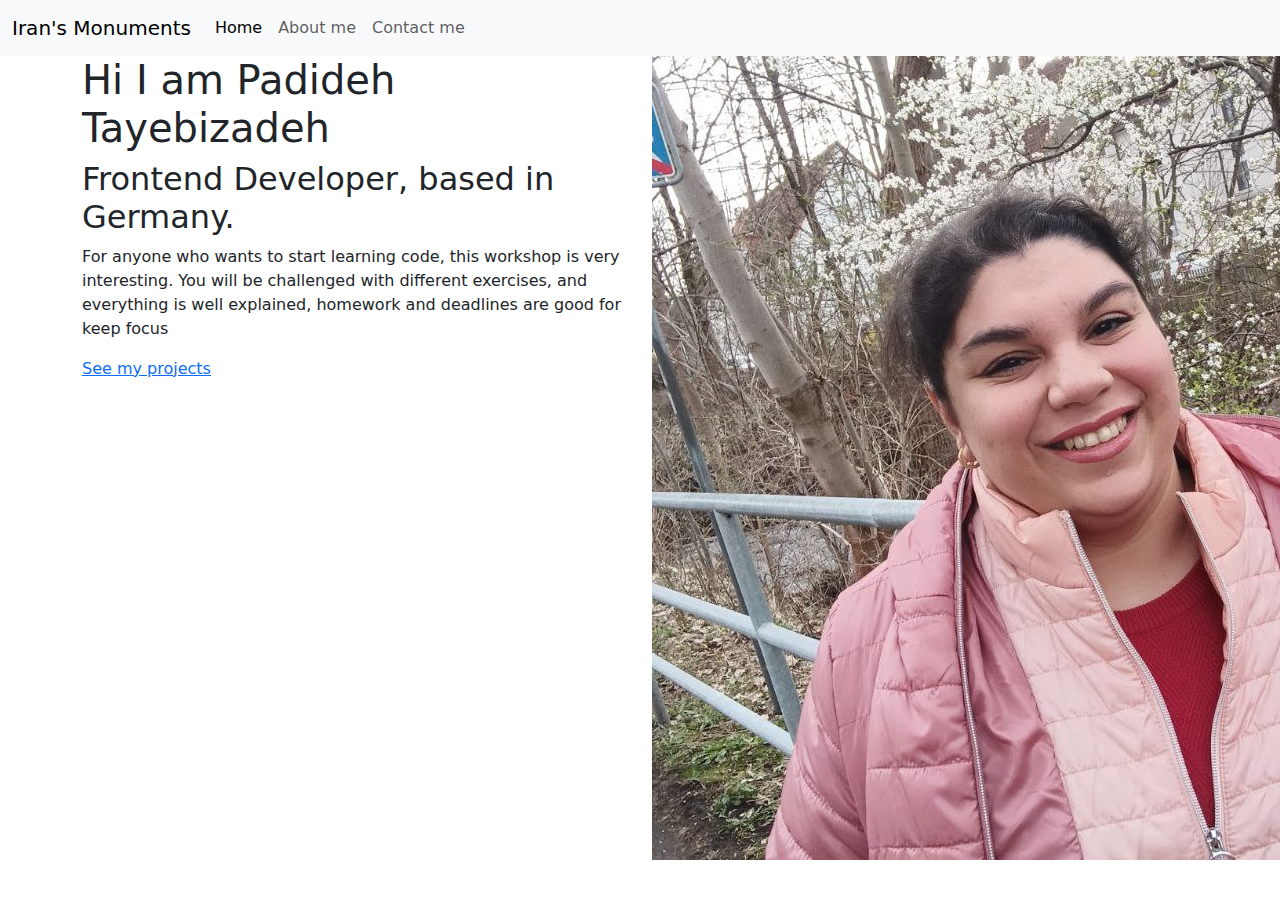
==== about.html @ 1b0c5965 "adding contents to about.html" ====
<!DOCTYPE html>
<html lang="en">
  <head>
    <meta charset="UTF-8" />
    <meta name="viewport" content="width=device-width, initial-scale=1.0" />
    <meta name="description" content="Portfolio about" />
    <link rel="stylesheet" href="/src/about.css" />
    <link rel="preconnect" href="https://fonts.googleapis.com" />
    <link rel="preconnect" href="https://fonts.gstatic.com" crossorigin />
    <link
      href="https://fonts.googleapis.com/css2?family=Poppins:ital,wght@0,100;0,200;0,300;0,400;0,500;0,600;0,700;0,800;0,900;1,100;1,200;1,300;1,400;1,500;1,600;1,700;1,800;1,900&display=swap"
      rel="stylesheet"
    />
    <link rel="preconnect" href="https://fonts.gstatic.com" crossorigin />
    <link
      href="https://fonts.googleapis.com/css2?family=Playfair+Display:ital,wght@0,400..900;1,400..900&display=swap"
      rel="stylesheet"
    />
    <link
      href="https://cdn.jsdelivr.net/npm/bootstrap@5.3.3/dist/css/bootstrap.min.css"
      rel="stylesheet"
      integrity="sha384-QWTKZyjpPEjISv5WaRU9OFeRpok6YctnYmDr5pNlyT2bRjXh0JMhjY6hW+ALEwIH"
      crossorigin="anonymous"
    />
    <script
      src="https://cdn.jsdelivr.net/npm/bootstrap@5.3.3/dist/js/bootstrap.bundle.min.js"
      integrity="sha384-YvpcrYf0tY3lHB60NNkmXc5s9fDVZLESaAA55NDzOxhy9GkcIdslK1eN7N6jIeHz"
      crossorigin="anonymous"
    ></script>

    <title>About me</title>
  </head>
  <body>
    <nav class="navbar navbar-expand-lg bg-body-tertiary">
      <div class="container-fluid">
        <a class="navbar-brand" href="#">Iran's Monuments</a>
        <button
          class="navbar-toggler"
          type="button"
          data-bs-toggle="collapse"
          data-bs-target="#navbarNav"
          aria-controls="navbarNav"
          aria-expanded="false"
          aria-label="Toggle navigation"
        >
          <span class="navbar-toggler-icon"></span>
        </button>
        <div class="collapse navbar-collapse" id="navbarNav">
          <ul class="navbar-nav">
            <li class="nav-item">
              <a class="nav-link active" aria-current="page" href="#">Home</a>
            </li>
            <li class="nav-item">
              <a class="nav-link" href="#">About me</a>
            </li>
            <li class="nav-item">
              <a class="nav-link" href="#">Contact me</a>
            </li>
          </ul>
        </div>
      </div>
    </nav>

    <div class="about-section container">
      <div class="row">
        <div class="col-6">
          <h1>Hi I am Padideh Tayebizadeh</h1>
          <h2>Frontend Developer, based in Germany.</h2>
          <p>
            For anyone who wants to start learning code, this workshop is very
            interesting. You will be challenged with different exercises, and
            everything is well explained, homework and deadlines are good for
            keep focus
          </p>
          <a href="">See my projects</a>
        </div>
        <div class="col-6">
          <img src="images/myPhoto.jpg" alt="my photo" />
        </div>
      </div>
    </div>
  </body>
</html>
---- src/about.css ----
:root {
  --main-font-family: "Playfair Display", serif;
  --text-font-family: "Poppins", sans-serif;
  --background-header: linear-gradient(to right, #00dbde 0%, #fc00ff 100%);
  --text-color: #fff;
}
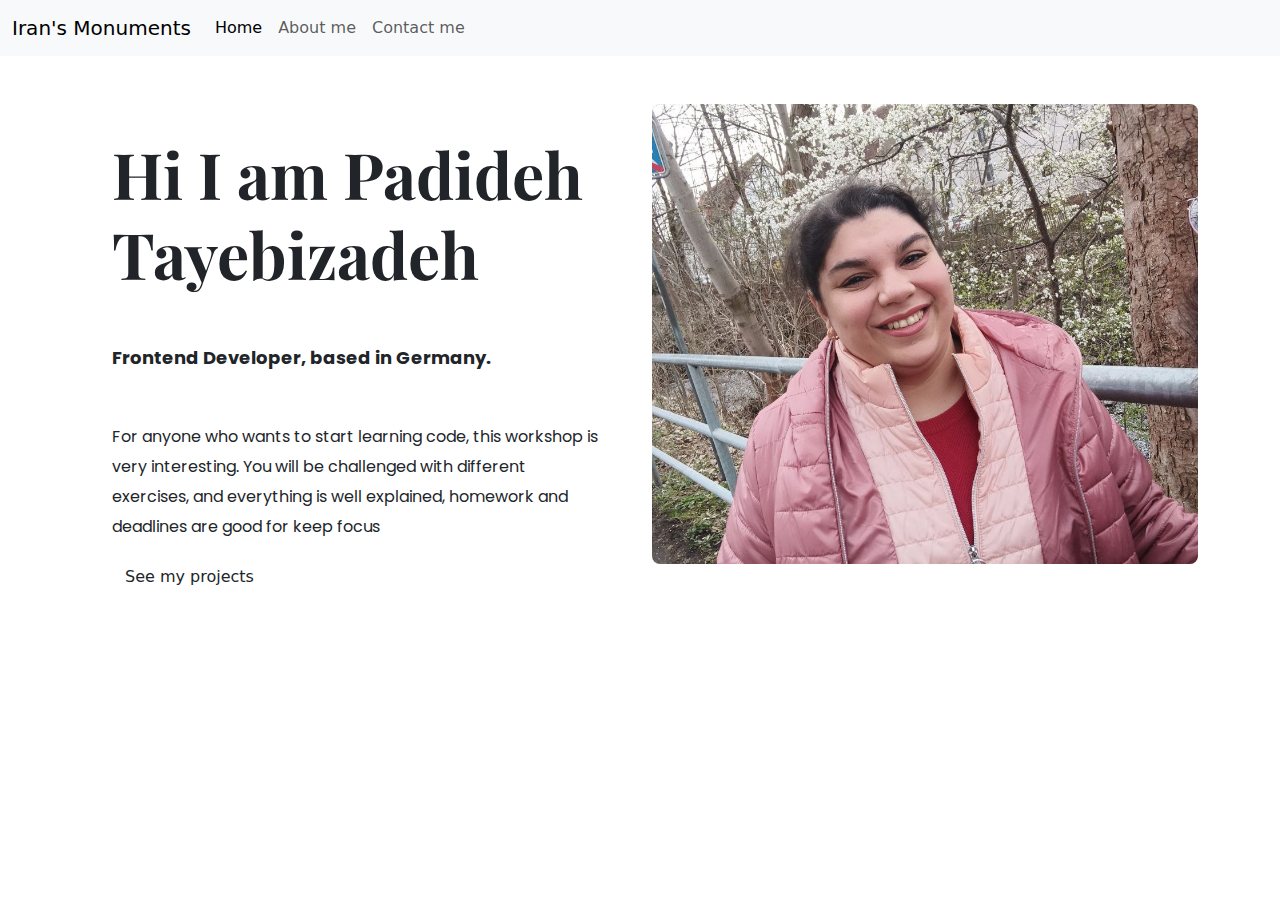
==== commit 2081fd19: "styling about page in about.css" ====
--- a/about.html
+++ b/about.html
@@ -62,20 +62,26 @@
     </nav>
 
     <div class="about-section container">
-      <div class="row">
-        <div class="col-6">
-          <h1>Hi I am Padideh Tayebizadeh</h1>
-          <h2>Frontend Developer, based in Germany.</h2>
-          <p>
-            For anyone who wants to start learning code, this workshop is very
-            interesting. You will be challenged with different exercises, and
-            everything is well explained, homework and deadlines are good for
-            keep focus
-          </p>
-          <a href="">See my projects</a>
+      <div class="row mt-5">
+        <div class="col-lg-6">
+          <div class="about-section-content">
+            <h1 class="mb-4">Hi I am Padideh Tayebizadeh</h1>
+            <h2 class="mb-4">Frontend Developer, based in Germany.</h2>
+            <p>
+              For anyone who wants to start learning code, this workshop is very
+              interesting. You will be challenged with different exercises, and
+              everything is well explained, homework and deadlines are good for
+              keep focus
+            </p class="mb-4">
+            <a href="" class=" button-branding btn ">See my projects</a>
+          </div>
         </div>
-        <div class="col-6">
-          <img src="images/myPhoto.jpg" alt="my photo" />
+        <div class="col-lg-6">
+          <img
+            src="images/myPhoto.jpg"
+            alt="my photo"
+            class="my-photo img-fluid"
+          />
         </div>
       </div>
     </div>
--- a/src/about.css
+++ b/src/about.css
@@ -3,4 +3,48 @@
   --text-font-family: "Poppins", sans-serif;
   --background-header: linear-gradient(to right, #00dbde 0%, #fc00ff 100%);
   --text-color: #fff;
+  --btn-color: #6c63ff;
 }
+
+@media (max-width: 900px) {
+  .about-section {
+    text-align: center;
+  }
+}
+
+.about-section h1 {
+  font-family: var(--main-font-family);
+  font-size: 64px;
+  font-weight: bold;
+  line-height: 80px;
+}
+
+.about-section h2 {
+  font-family: var(--text-font-family);
+  font-size: 18px;
+  font-weight: bold;
+  line-height: 80px;
+}
+.about-section p {
+  font-family: var(--text-font-family);
+  font-size: 16px;
+  font-weight: normal;
+  line-height: 30px;
+}
+
+.button-branding {
+  background-color: var(--btn-color);
+  color: var(--text-color);
+  border-radius: 4px;
+  padding: 15px 30px;
+}
+
+.my-photo {
+  border: 1px;
+  border-color: #0c0b0b;
+  border-radius: 8px;
+}
+
+.about-section-content {
+  margin: 30px;
+}
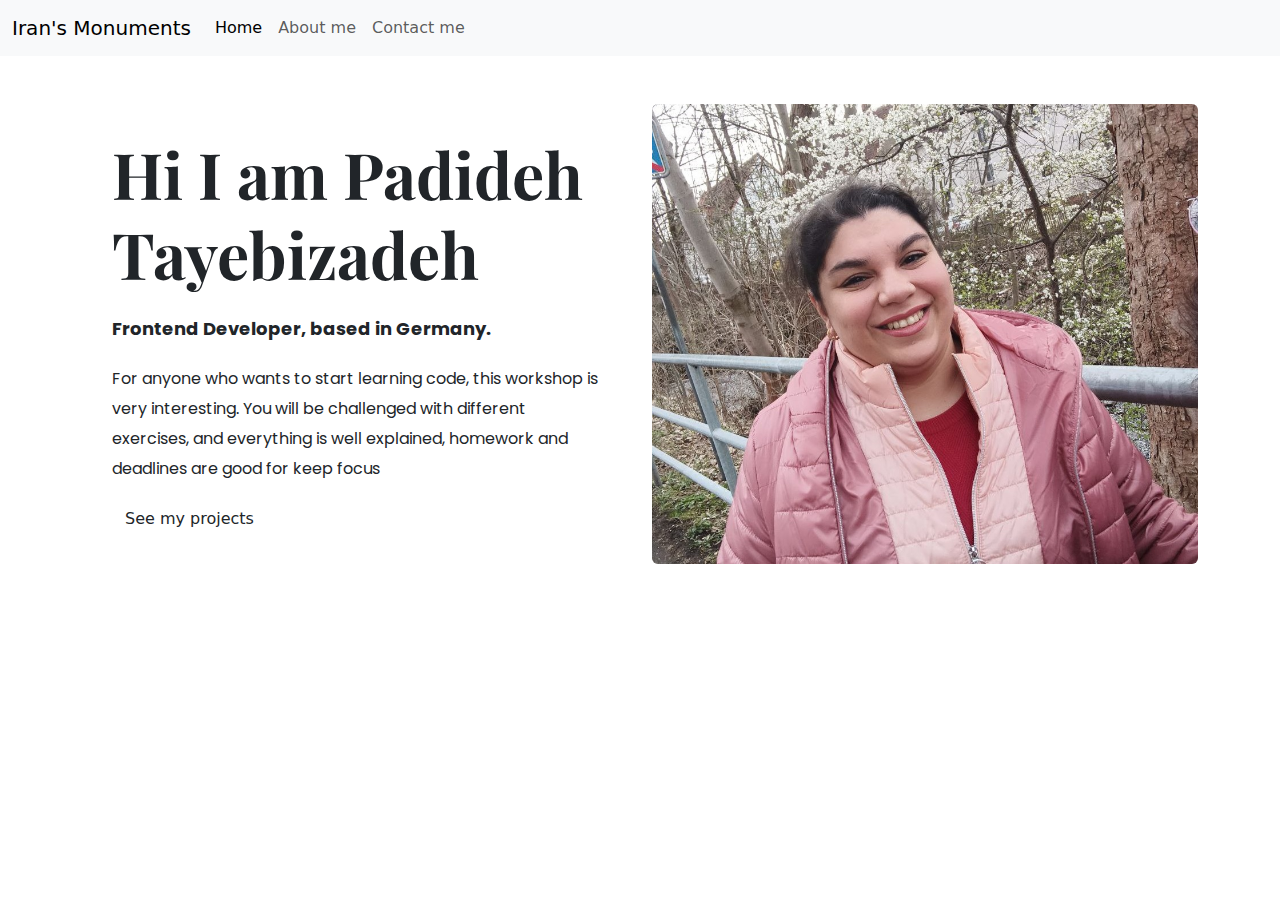
==== commit a261afb4: "working page is complete!" ====
--- a/about.html
+++ b/about.html
@@ -80,7 +80,7 @@
           <img
             src="images/myPhoto.jpg"
             alt="my photo"
-            class="my-photo img-fluid"
+            class="img-fluid rounded"
           />
         </div>
       </div>
--- a/src/about.css
+++ b/src/about.css
@@ -1,7 +1,6 @@
 :root {
   --main-font-family: "Playfair Display", serif;
   --text-font-family: "Poppins", sans-serif;
-  --background-header: linear-gradient(to right, #00dbde 0%, #fc00ff 100%);
   --text-color: #fff;
   --btn-color: #6c63ff;
 }
@@ -9,6 +8,9 @@
 @media (max-width: 900px) {
   .about-section {
     text-align: center;
+  }
+  .about-section h1 {
+    font-size: 40px !important;
   }
 }
 
@@ -23,7 +25,6 @@
   font-family: var(--text-font-family);
   font-size: 18px;
   font-weight: bold;
-  line-height: 80px;
 }
 .about-section p {
   font-family: var(--text-font-family);
@@ -39,12 +40,6 @@
   padding: 15px 30px;
 }
 
-.my-photo {
-  border: 1px;
-  border-color: #0c0b0b;
-  border-radius: 8px;
-}
-
 .about-section-content {
   margin: 30px;
 }
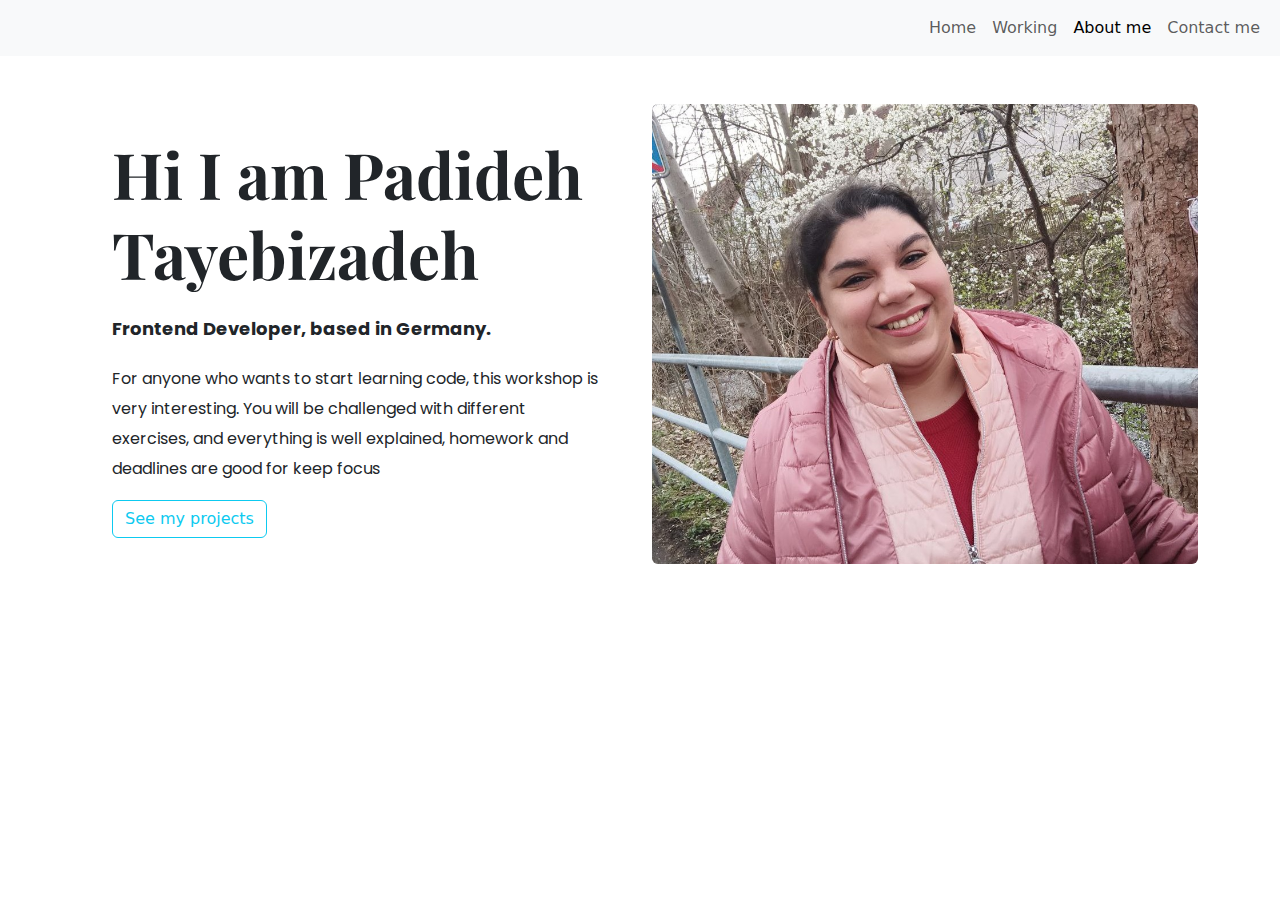
==== commit 3281edde: "working on navbar and buttons" ====
--- a/about.html
+++ b/about.html
@@ -31,9 +31,11 @@
     <title>About me</title>
   </head>
   <body>
-    <nav class="navbar navbar-expand-lg bg-body-tertiary">
+     <nav class="navbar navbar-expand-lg bg-body-tertiary">
       <div class="container-fluid">
-        <a class="navbar-brand" href="#">Iran's Monuments</a>
+        <a class="navbar-brand d-none d-lg-block d-md-block d-xl-none" href="#"
+          >Iran's Monuments</a
+        >
         <button
           class="navbar-toggler"
           type="button"
@@ -46,15 +48,20 @@
           <span class="navbar-toggler-icon"></span>
         </button>
         <div class="collapse navbar-collapse" id="navbarNav">
-          <ul class="navbar-nav">
+          <ul class="navbar-nav ms-auto">
             <li class="nav-item">
-              <a class="nav-link active" aria-current="page" href="#">Home</a>
+              <a class="nav-link" aria-current="page" href="/index.html"
+                >Home</a
+              >
             </li>
             <li class="nav-item">
-              <a class="nav-link" href="#">About me</a>
+              <a class="nav-link" href="/working.html">Working</a>
             </li>
             <li class="nav-item">
-              <a class="nav-link" href="#">Contact me</a>
+              <a class="nav-link active" href="/about.html">About me</a>
+            </li>
+            <li class="nav-item">
+              <a class="nav-link" href="/contact.html">Contact me</a>
             </li>
           </ul>
         </div>
@@ -73,7 +80,7 @@
               everything is well explained, homework and deadlines are good for
               keep focus
             </p class="mb-4">
-            <a href="" class=" button-branding btn ">See my projects</a>
+            <a href="https://github.com/Padideht" class="btn btn-outline-info">See my projects</a>
           </div>
         </div>
         <div class="col-lg-6">
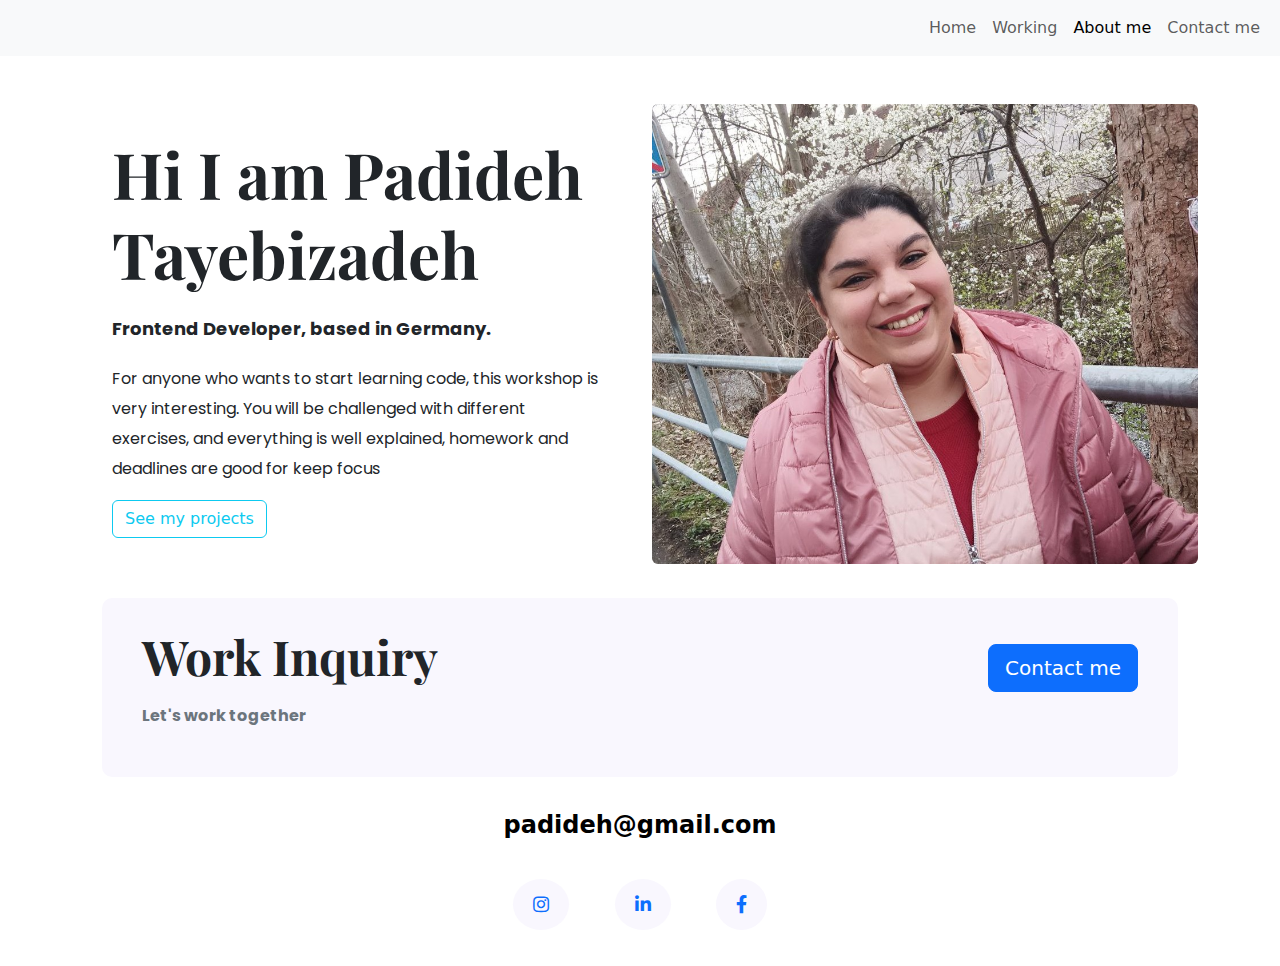
==== commit d8dd05fd: "adding footer to all pages" ====
--- a/about.html
+++ b/about.html
@@ -21,6 +21,10 @@
       rel="stylesheet"
       integrity="sha384-QWTKZyjpPEjISv5WaRU9OFeRpok6YctnYmDr5pNlyT2bRjXh0JMhjY6hW+ALEwIH"
       crossorigin="anonymous"
+    />
+    <link
+      rel="stylesheet"
+      href="https://cdnjs.cloudflare.com/ajax/libs/font-awesome/5.15.3/css/all.min.css"
     />
     <script
       src="https://cdn.jsdelivr.net/npm/bootstrap@5.3.3/dist/js/bootstrap.bundle.min.js"
@@ -91,6 +95,46 @@
           />
         </div>
       </div>
+      <footer>
+        <div
+          class="contact-box d-flex justify-content-between d-none d-lg-flex"
+        >
+          <div>
+            <h4>Work Inquiry</h4>
+            <p class="mt-3">Let's work together</p>
+          </div>
+          <div>
+            <a href="" class="btn btn-primary btn-lg mt-3">Contact me</a>
+          </div>
+        </div>
+        <div class="social-links text-center">
+          <div>
+            <a href="mailto:padideh@gmail.com" class="email-link"
+              >padideh@gmail.com</a
+            >
+          </div>
+          <div class="social-media m-5">
+            <a
+              href="https://www.instagram.com"
+              target="_blank"
+              class="social-media-link"
+              ><i class="fab fa-instagram"></i
+            ></a>
+            <a
+              href="https://www.linkedin.com/"
+              target="_blank"
+              class="social-media-link"
+              ><i class="fab fa-linkedin-in"></i
+            ></a>
+            <a
+              href="https://www.facebook.com/"
+              target="_blank"
+              class="social-media-link"
+              ><i class="fab fa-facebook-f"></i
+            ></a>
+          </div>
+        </div>
+      </footer>
     </div>
   </body>
 </html>
--- a/src/about.css
+++ b/src/about.css
@@ -3,6 +3,8 @@
   --text-font-family: "Poppins", sans-serif;
   --text-color: #fff;
   --btn-color: #6c63ff;
+  --backgroun-color: #f9f7fe;
+  --social-icon-color: #0d6efd;
 }
 
 @media (max-width: 900px) {
@@ -43,3 +45,43 @@
 .about-section-content {
   margin: 30px;
 }
+
+footer .contact-box {
+  background-color: var(--backgroun-color);
+  margin: 30px 20px;
+  padding: 30px 40px;
+  border-radius: 10px;
+}
+footer .contact-box h4 {
+  font-family: var(--main-font-family);
+  font-size: 48px;
+  font-weight: bold;
+}
+
+footer .contact-box p {
+  font-weight: bold;
+  font-size: 16px;
+  color: #6c757d;
+}
+
+footer .email-link {
+  font: var(--text-font-family);
+  text-decoration: none;
+  color: #000;
+  font-size: 24px;
+  font-weight: bold;
+}
+
+footer .social-media-link {
+  margin: 10px 20px;
+  padding: 15px 20px;
+  border-radius: 50%;
+  font-size: 18px;
+  color: var(--social-icon-color);
+  background-color: var(--backgroun-color);
+  transition: all 100ms ease-in-out;
+}
+footer .social-media-link:hover {
+  color: #fff;
+  background-color: var(--social-icon-color);
+}
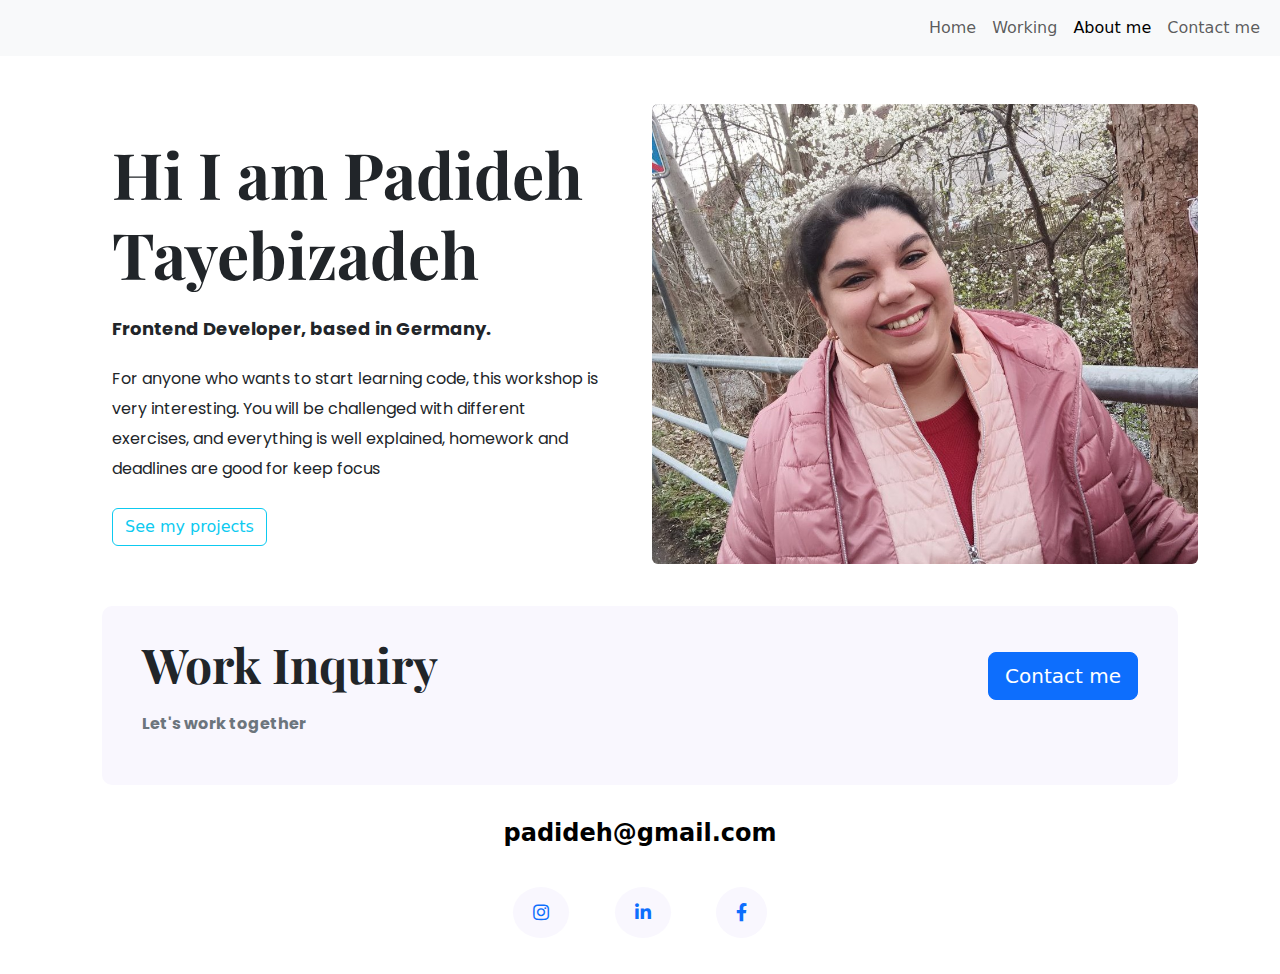
==== commit b97efd57: "updating seo part. final check" ====
--- a/about.html
+++ b/about.html
@@ -3,7 +3,10 @@
   <head>
     <meta charset="UTF-8" />
     <meta name="viewport" content="width=device-width, initial-scale=1.0" />
-    <meta name="description" content="Portfolio about" />
+    <meta
+      name="description"
+      content="Portfolio about page. front-end developer"
+    />
     <link rel="stylesheet" href="/src/about.css" />
     <link rel="preconnect" href="https://fonts.googleapis.com" />
     <link rel="preconnect" href="https://fonts.gstatic.com" crossorigin />
@@ -35,7 +38,7 @@
     <title>About me</title>
   </head>
   <body>
-     <nav class="navbar navbar-expand-lg bg-body-tertiary">
+    <nav class="navbar navbar-expand-lg bg-body-tertiary">
       <div class="container-fluid">
         <a class="navbar-brand d-none d-lg-block d-md-block d-xl-none" href="#"
           >Iran's Monuments</a
@@ -78,13 +81,15 @@
           <div class="about-section-content">
             <h1 class="mb-4">Hi I am Padideh Tayebizadeh</h1>
             <h2 class="mb-4">Frontend Developer, based in Germany.</h2>
-            <p>
+            <p class="mb-4">
               For anyone who wants to start learning code, this workshop is very
               interesting. You will be challenged with different exercises, and
               everything is well explained, homework and deadlines are good for
               keep focus
-            </p class="mb-4">
-            <a href="https://github.com/Padideht" class="btn btn-outline-info">See my projects</a>
+            </p>
+            <a href="https://github.com/Padideht" class="btn btn-outline-info"
+              >See my projects</a
+            >
           </div>
         </div>
         <div class="col-lg-6">
@@ -104,11 +109,13 @@
             <p class="mt-3">Let's work together</p>
           </div>
           <div>
-            <a href="" class="btn btn-primary btn-lg mt-3">Contact me</a>
+            <a href="/contact.html" class="btn btn-primary btn-lg mt-3"
+              >Contact me</a
+            >
           </div>
         </div>
         <div class="social-links text-center">
-          <div>
+          <div class="mt-3">
             <a href="mailto:padideh@gmail.com" class="email-link"
               >padideh@gmail.com</a
             >
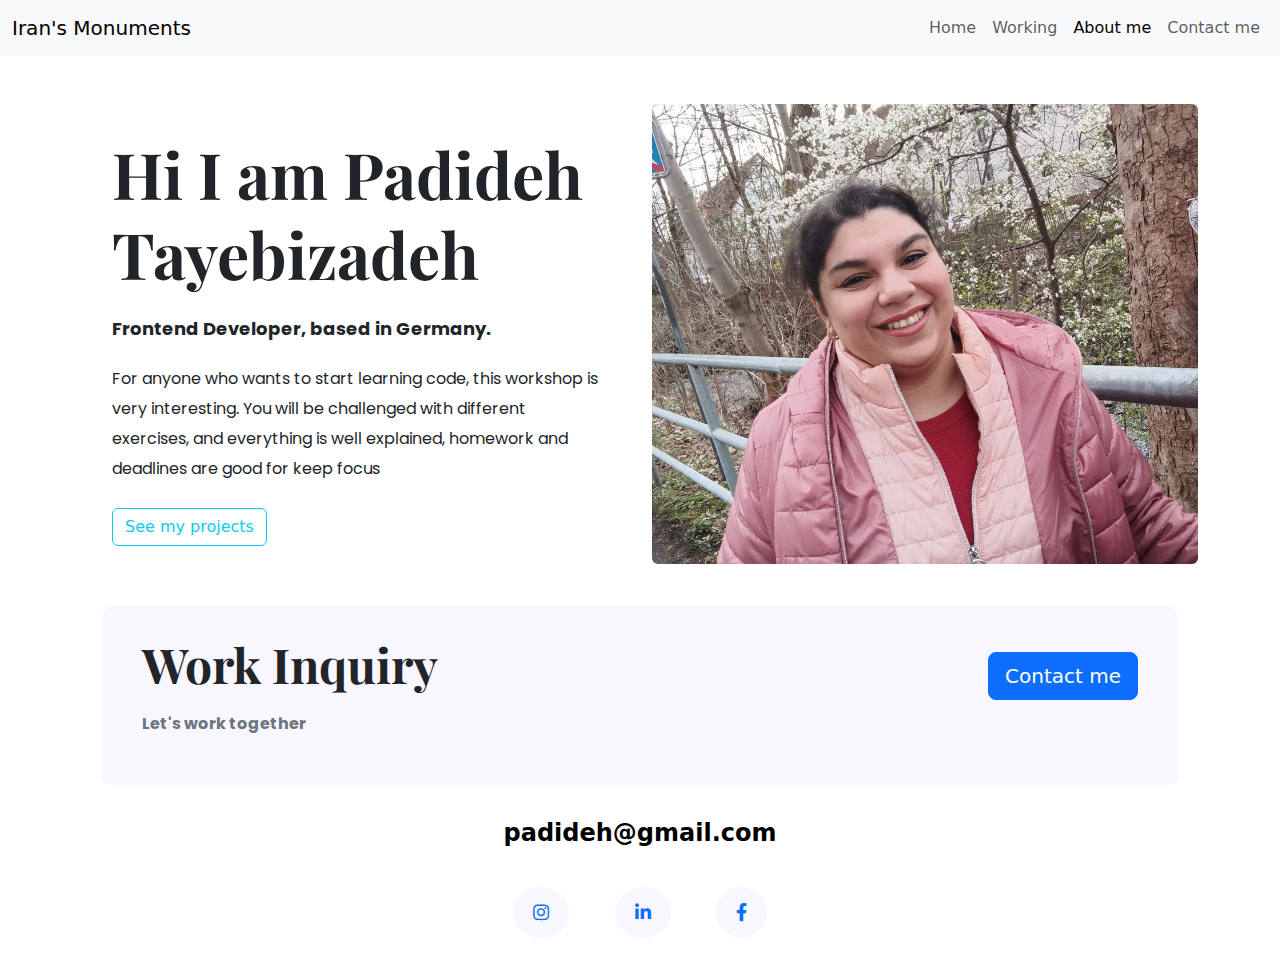
==== commit 8884916d: "final check" ====
--- a/about.html
+++ b/about.html
@@ -40,7 +40,9 @@
   <body>
     <nav class="navbar navbar-expand-lg bg-body-tertiary">
       <div class="container-fluid">
-        <a class="navbar-brand d-none d-lg-block d-md-block d-xl-none" href="#"
+        <a
+          class="navbar-brand d-none d-lg-block d-md-block d-xl-block"
+          href="/index.html"
           >Iran's Monuments</a
         >
         <button
@@ -87,7 +89,10 @@
               everything is well explained, homework and deadlines are good for
               keep focus
             </p>
-            <a href="https://github.com/Padideht" class="btn btn-outline-info"
+            <a
+              href="https://github.com/Padideht"
+              class="btn btn-outline-info"
+              target="_blank"
               >See my projects</a
             >
           </div>
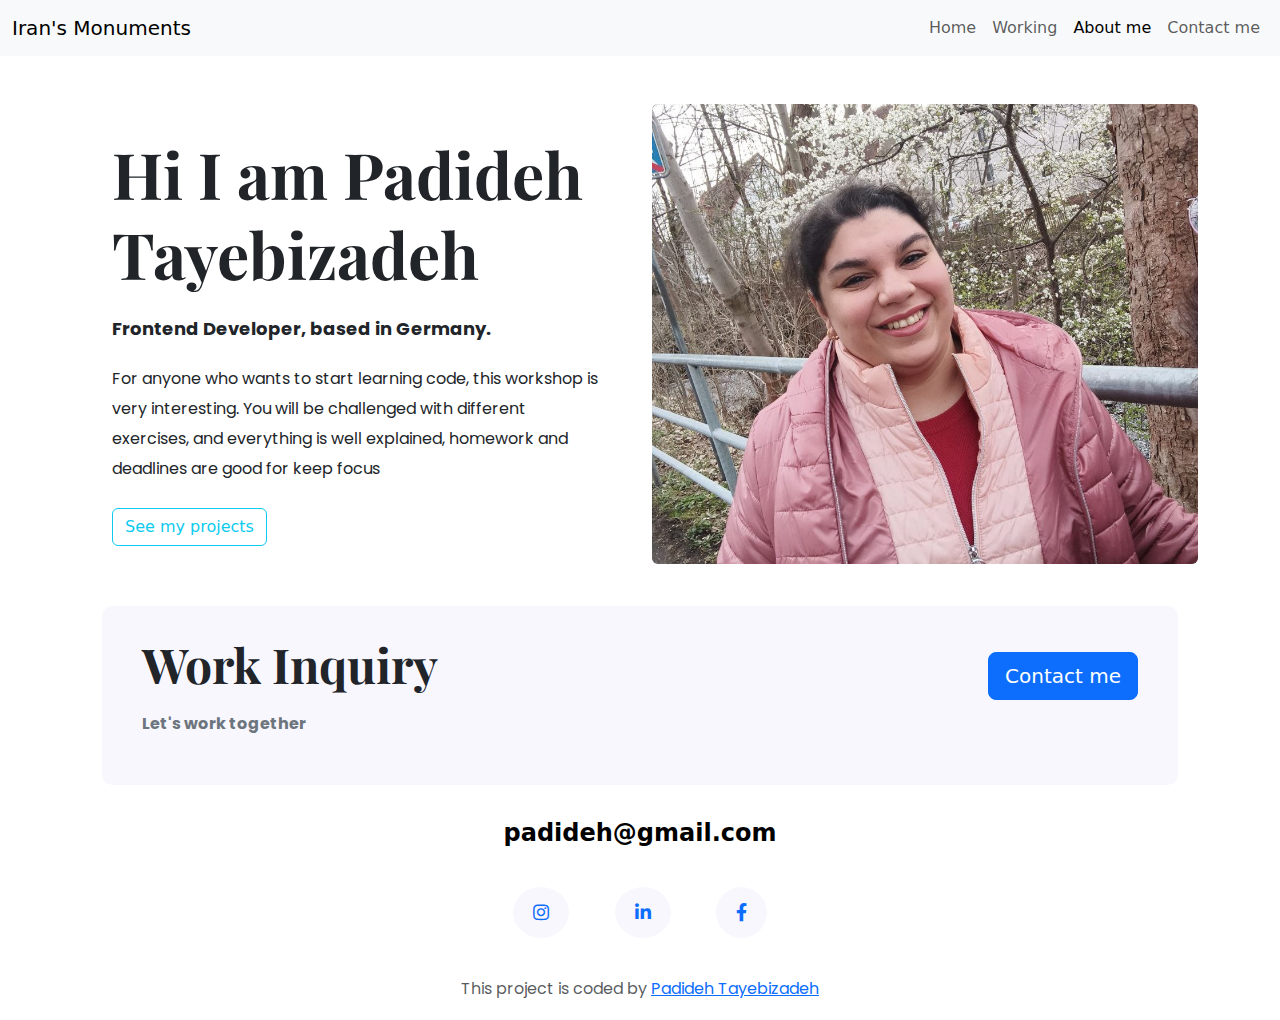
==== commit 11247eab: "adding github repository link" ====
--- a/about.html
+++ b/about.html
@@ -146,6 +146,12 @@
             ></a>
           </div>
         </div>
+        <p class="text-center text-muted">
+          This project is coded by
+          <a href="https://github.com/Padideht/portfolio-project"
+            >Padideh Tayebizadeh</a
+          >
+        </p>
       </footer>
     </div>
   </body>
